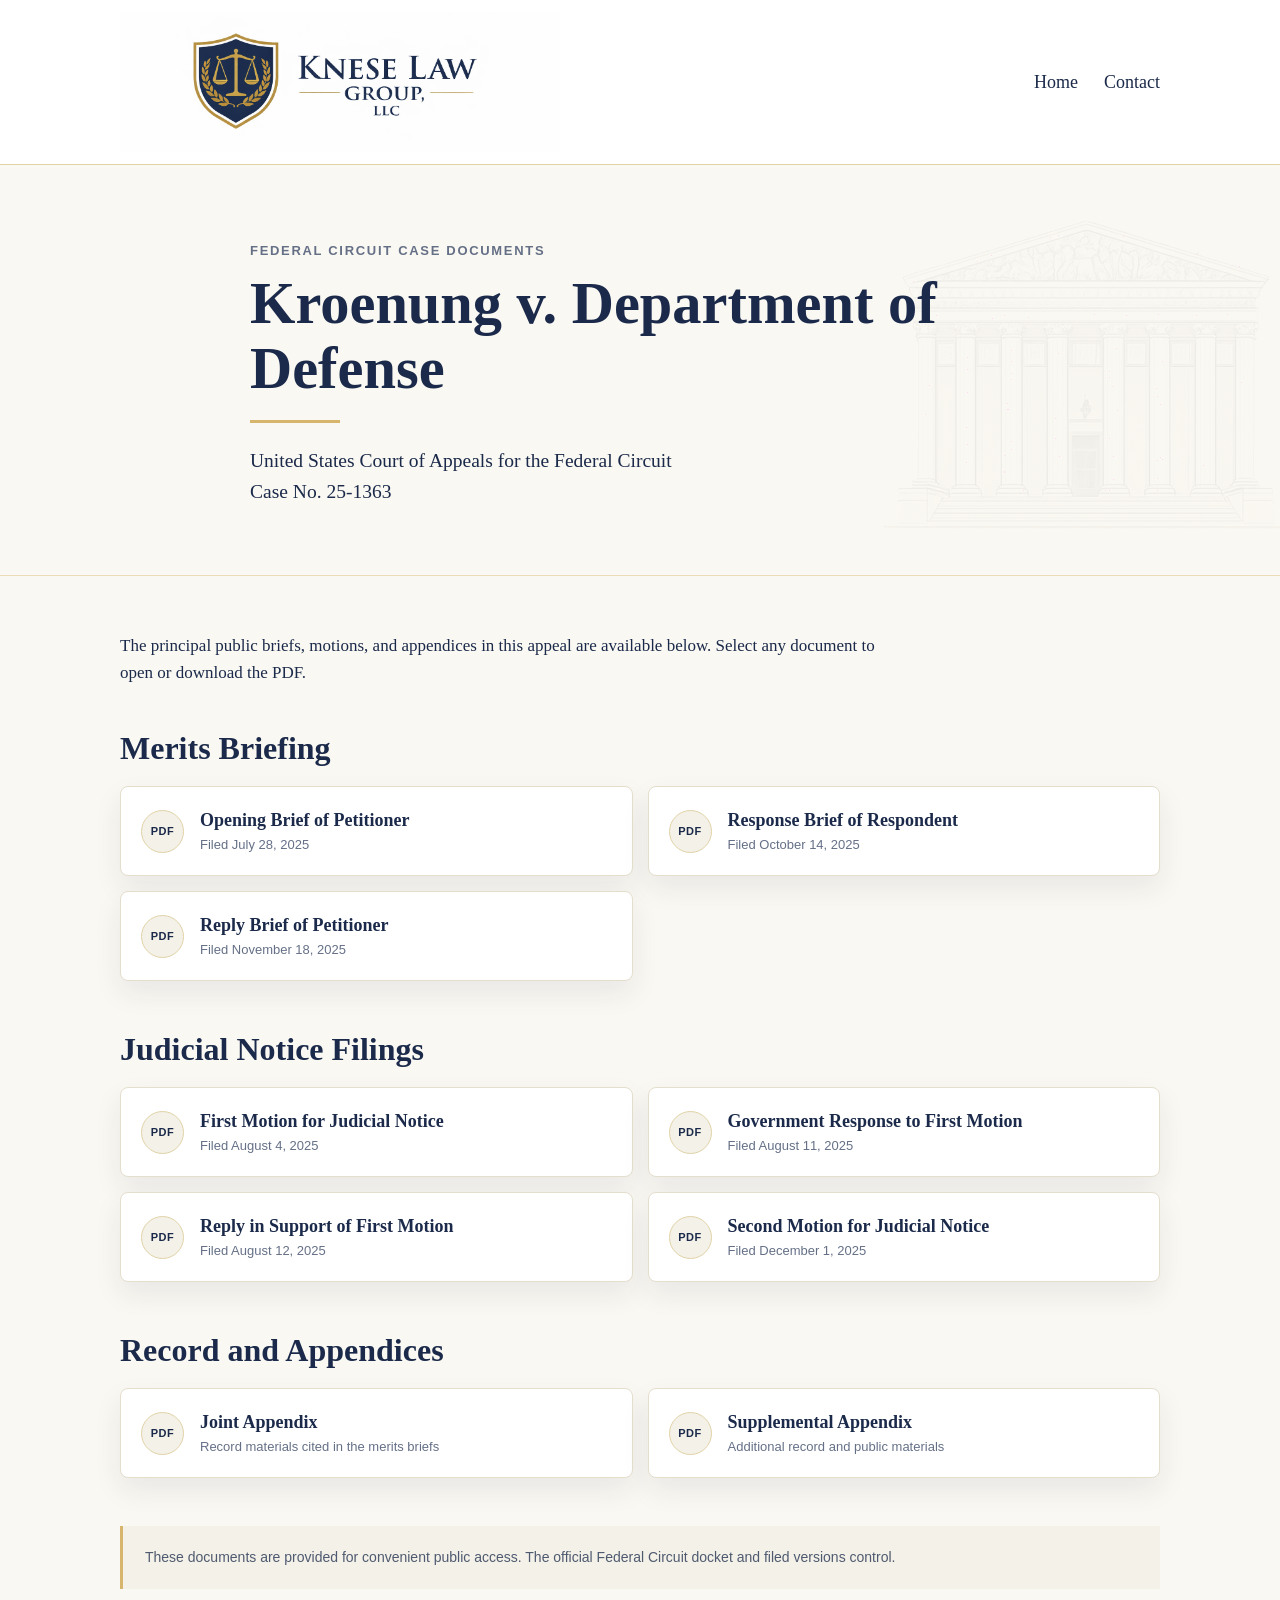
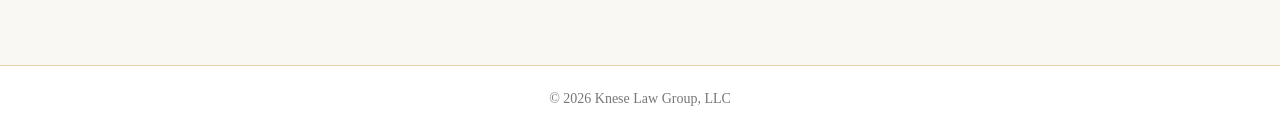
==== docs.html @ 35ded9ee "Create docs.html" ====
<!DOCTYPE html>
<html lang="en">
<head>
  <meta charset="UTF-8">
  <meta name="viewport" content="width=device-width, initial-scale=1.0">
  <meta name="description" content="Public briefing and appendices in Kroenung v. Department of Defense, Federal Circuit No. 25-1363.">
  <title>Kroenung v. Department of Defense | Case Documents</title>

  <!-- Google tag (gtag.js) -->
  <script async src="https://www.googletagmanager.com/gtag/js?id=G-9QTL6NEPR0"></script>
  <script>
    window.dataLayer = window.dataLayer || [];
    function gtag(){dataLayer.push(arguments);}
    gtag('js', new Date());
    gtag('config', 'G-9QTL6NEPR0');
  </script>

  <style>
    :root {
      --navy: #1b2a4a;
      --gold: #d7b56d;
      --gold-light: #e1d3a7;
      --cream: #faf8f2;
      --cream-dark: #f3f1e8;
      --white: #ffffff;
      --muted: #657087;
      --shadow: 0 12px 28px rgba(27, 42, 74, 0.08);
    }

    * { box-sizing: border-box; }

    body {
      margin: 0;
      color: var(--navy);
      background: var(--cream);
      font-family: Georgia, "Times New Roman", serif;
      font-size: 17px;
      line-height: 1.6;
    }

    img { display: block; max-width: 100%; height: auto; }

    a { color: inherit; }

    .container {
      width: min(1040px, 92%);
      margin: 0 auto;
    }

    header {
      padding: 12px 0;
      background: var(--white);
      border-bottom: 1px solid var(--gold-light);
    }

    .header-row {
      display: flex;
      align-items: center;
      justify-content: space-between;
      gap: 28px;
    }

    .logo { width: min(440px, 62vw); }

    nav {
      display: flex;
      gap: 26px;
      white-space: nowrap;
    }

    nav a {
      font-size: 18px;
      text-decoration: none;
    }

    nav a:hover,
    nav a:focus-visible { text-decoration: underline; }

    .hero {
      position: relative;
      overflow: hidden;
      padding: 76px 0 68px;
      border-bottom: 1px solid rgba(215, 181, 109, 0.45);
    }

    .hero::after {
      position: absolute;
      z-index: 0;
      top: 0;
      right: -30px;
      bottom: 0;
      width: min(650px, 60%);
      background: url("courthouse-outline.png") no-repeat right center / contain;
      content: "";
      opacity: 0.11;
    }

    .hero-content {
      position: relative;
      z-index: 1;
      max-width: 780px;
    }

    .eyebrow {
      margin: 0 0 9px;
      color: var(--muted);
      font-family: Arial, Helvetica, sans-serif;
      font-size: 13px;
      font-weight: 700;
      letter-spacing: 0.13em;
      text-transform: uppercase;
    }

    h1 {
      margin: 0;
      font-size: clamp(2.15rem, 6vw, 3.65rem);
      line-height: 1.12;
    }

    h1::after {
      display: block;
      width: 90px;
      height: 3px;
      margin-top: 18px;
      background: var(--gold);
      content: "";
    }

    .case-meta {
      margin: 22px 0 0;
      font-size: clamp(1.03rem, 2.5vw, 1.22rem);
    }

    main { padding: 56px 0 76px; }

    .intro {
      max-width: 770px;
      margin: 0 0 42px;
    }

    .intro p { margin: 0; }

    .document-section + .document-section { margin-top: 48px; }

    h2 {
      margin: 0 0 18px;
      font-size: clamp(1.55rem, 4vw, 2rem);
      line-height: 1.25;
    }

    .document-grid {
      display: grid;
      grid-template-columns: repeat(2, minmax(0, 1fr));
      gap: 15px;
    }

    .document-link {
      display: flex;
      align-items: center;
      min-height: 90px;
      padding: 18px 20px;
      gap: 16px;
      background: var(--white);
      border: 1px solid #e4decd;
      border-radius: 8px;
      box-shadow: var(--shadow);
      text-decoration: none;
      transition: transform 150ms ease, border-color 150ms ease, box-shadow 150ms ease;
    }

    .document-link:hover,
    .document-link:focus-visible {
      transform: translateY(-2px);
      border-color: var(--gold);
      box-shadow: 0 14px 30px rgba(27, 42, 74, 0.13);
      outline: none;
    }

    .pdf-icon {
      flex: 0 0 auto;
      width: 43px;
      height: 43px;
      display: grid;
      place-items: center;
      color: var(--navy);
      background: var(--cream-dark);
      border: 1px solid var(--gold-light);
      border-radius: 50%;
      font-family: Arial, Helvetica, sans-serif;
      font-size: 11px;
      font-weight: 800;
      letter-spacing: 0.04em;
    }

    .document-title {
      display: block;
      font-size: 18px;
      font-weight: 700;
      line-height: 1.3;
    }

    .document-date {
      display: block;
      margin-top: 4px;
      color: var(--muted);
      font-family: Arial, Helvetica, sans-serif;
      font-size: 13px;
      line-height: 1.3;
    }

    .note {
      margin-top: 48px;
      padding: 20px 22px;
      background: var(--cream-dark);
      border-left: 3px solid var(--gold);
      color: #4f5a70;
      font-family: Arial, Helvetica, sans-serif;
      font-size: 14px;
    }

    footer {
      padding: 22px;
      color: #777;
      background: var(--white);
      border-top: 1px solid var(--gold-light);
      text-align: center;
      font-size: 14px;
    }

    @media (max-width: 720px) {
      .header-row { flex-direction: column; gap: 10px; }
      .logo { width: min(280px, 82vw); }
      nav { gap: 20px; }
      nav a { font-size: 16px; }
      .hero { padding: 46px 0 42px; }
      .hero::after { display: none; }
      main { padding: 40px 0 54px; }
      .document-grid { grid-template-columns: 1fr; }
      .document-section + .document-section { margin-top: 40px; }
    }
  </style>
</head>

<body>
  <header>
    <div class="container header-row">
      <a href="index.html" aria-label="Knese Law Group home">
        <img src="logo.png" class="logo" alt="Knese Law Group, LLC">
      </a>
      <nav aria-label="Page navigation">
        <a href="index.html">Home</a>
        <a href="mailto:info@kneselaw.com">Contact</a>
      </nav>
    </div>
  </header>

  <section class="hero">
    <div class="container hero-content">
      <p class="eyebrow">Federal Circuit Case Documents</p>
      <h1>Kroenung v. Department of Defense</h1>
      <p class="case-meta">
        United States Court of Appeals for the Federal Circuit<br>
        Case No. 25-1363
      </p>
    </div>
  </section>

  <main>
    <div class="container">
      <div class="intro">
        <p>
          The principal public briefs, motions, and appendices in this appeal are
          available below. Select any document to open or download the PDF.
        </p>
      </div>

      <section class="document-section" aria-labelledby="merits-heading">
        <h2 id="merits-heading">Merits Briefing</h2>
        <div class="document-grid">
          <a class="document-link" href="docs/2025-0728_OpeningBrief.pdf" target="_blank" rel="noopener">
            <span class="pdf-icon" aria-hidden="true">PDF</span>
            <span>
              <span class="document-title">Opening Brief of Petitioner</span>
              <span class="document-date">Filed July 28, 2025</span>
            </span>
          </a>

          <a class="document-link" href="docs/2025-1014_GovtResponseBrief.pdf" target="_blank" rel="noopener">
            <span class="pdf-icon" aria-hidden="true">PDF</span>
            <span>
              <span class="document-title">Response Brief of Respondent</span>
              <span class="document-date">Filed October 14, 2025</span>
            </span>
          </a>

          <a class="document-link" href="docs/2025-1118_ReplyBrief.pdf" target="_blank" rel="noopener">
            <span class="pdf-icon" aria-hidden="true">PDF</span>
            <span>
              <span class="document-title">Reply Brief of Petitioner</span>
              <span class="document-date">Filed November 18, 2025</span>
            </span>
          </a>

        </div>
      </section>

      <section class="document-section" aria-labelledby="notice-heading">
        <h2 id="notice-heading">Judicial Notice Filings</h2>
        <div class="document-grid">
          <a class="document-link" href="docs/2025-0804_MJN.pdf" target="_blank" rel="noopener">
            <span class="pdf-icon" aria-hidden="true">PDF</span>
            <span>
              <span class="document-title">First Motion for Judicial Notice</span>
              <span class="document-date">Filed August 4, 2025</span>
            </span>
          </a>

          <a class="document-link" href="docs/2025-0811_MJN_GOVT_RESPONSE.pdf" target="_blank" rel="noopener">
            <span class="pdf-icon" aria-hidden="true">PDF</span>
            <span>
              <span class="document-title">Government Response to First Motion</span>
              <span class="document-date">Filed August 11, 2025</span>
            </span>
          </a>

          <a class="document-link" href="docs/2025-0812_MJN_REPLY.pdf" target="_blank" rel="noopener">
            <span class="pdf-icon" aria-hidden="true">PDF</span>
            <span>
              <span class="document-title">Reply in Support of First Motion</span>
              <span class="document-date">Filed August 12, 2025</span>
            </span>
          </a>

          <a class="document-link" href="docs/2025-1201_2MJN.pdf" target="_blank" rel="noopener">
            <span class="pdf-icon" aria-hidden="true">PDF</span>
            <span>
              <span class="document-title">Second Motion for Judicial Notice</span>
              <span class="document-date">Filed December 1, 2025</span>
            </span>
          </a>
        </div>
      </section>

      <section class="document-section" aria-labelledby="record-heading">
        <h2 id="record-heading">Record and Appendices</h2>
        <div class="document-grid">
          <a class="document-link" href="docs/JOINT_APPENDIX.pdf" target="_blank" rel="noopener">
            <span class="pdf-icon" aria-hidden="true">PDF</span>
            <span>
              <span class="document-title">Joint Appendix</span>
              <span class="document-date">Record materials cited in the merits briefs</span>
            </span>
          </a>

          <a class="document-link" href="docs/SUPPLEMENTAL_APPENDIXc.pdf" target="_blank" rel="noopener">
            <span class="pdf-icon" aria-hidden="true">PDF</span>
            <span>
              <span class="document-title">Supplemental Appendix</span>
              <span class="document-date">Additional record and public materials</span>
            </span>
          </a>

        </div>
      </section>

      <aside class="note">
        These documents are provided for convenient public access. The official
        Federal Circuit docket and filed versions control.
      </aside>
    </div>
  </main>

  <footer>
    <div class="container">&copy; 2026 Knese Law Group, LLC</div>
  </footer>
</body>
</html>
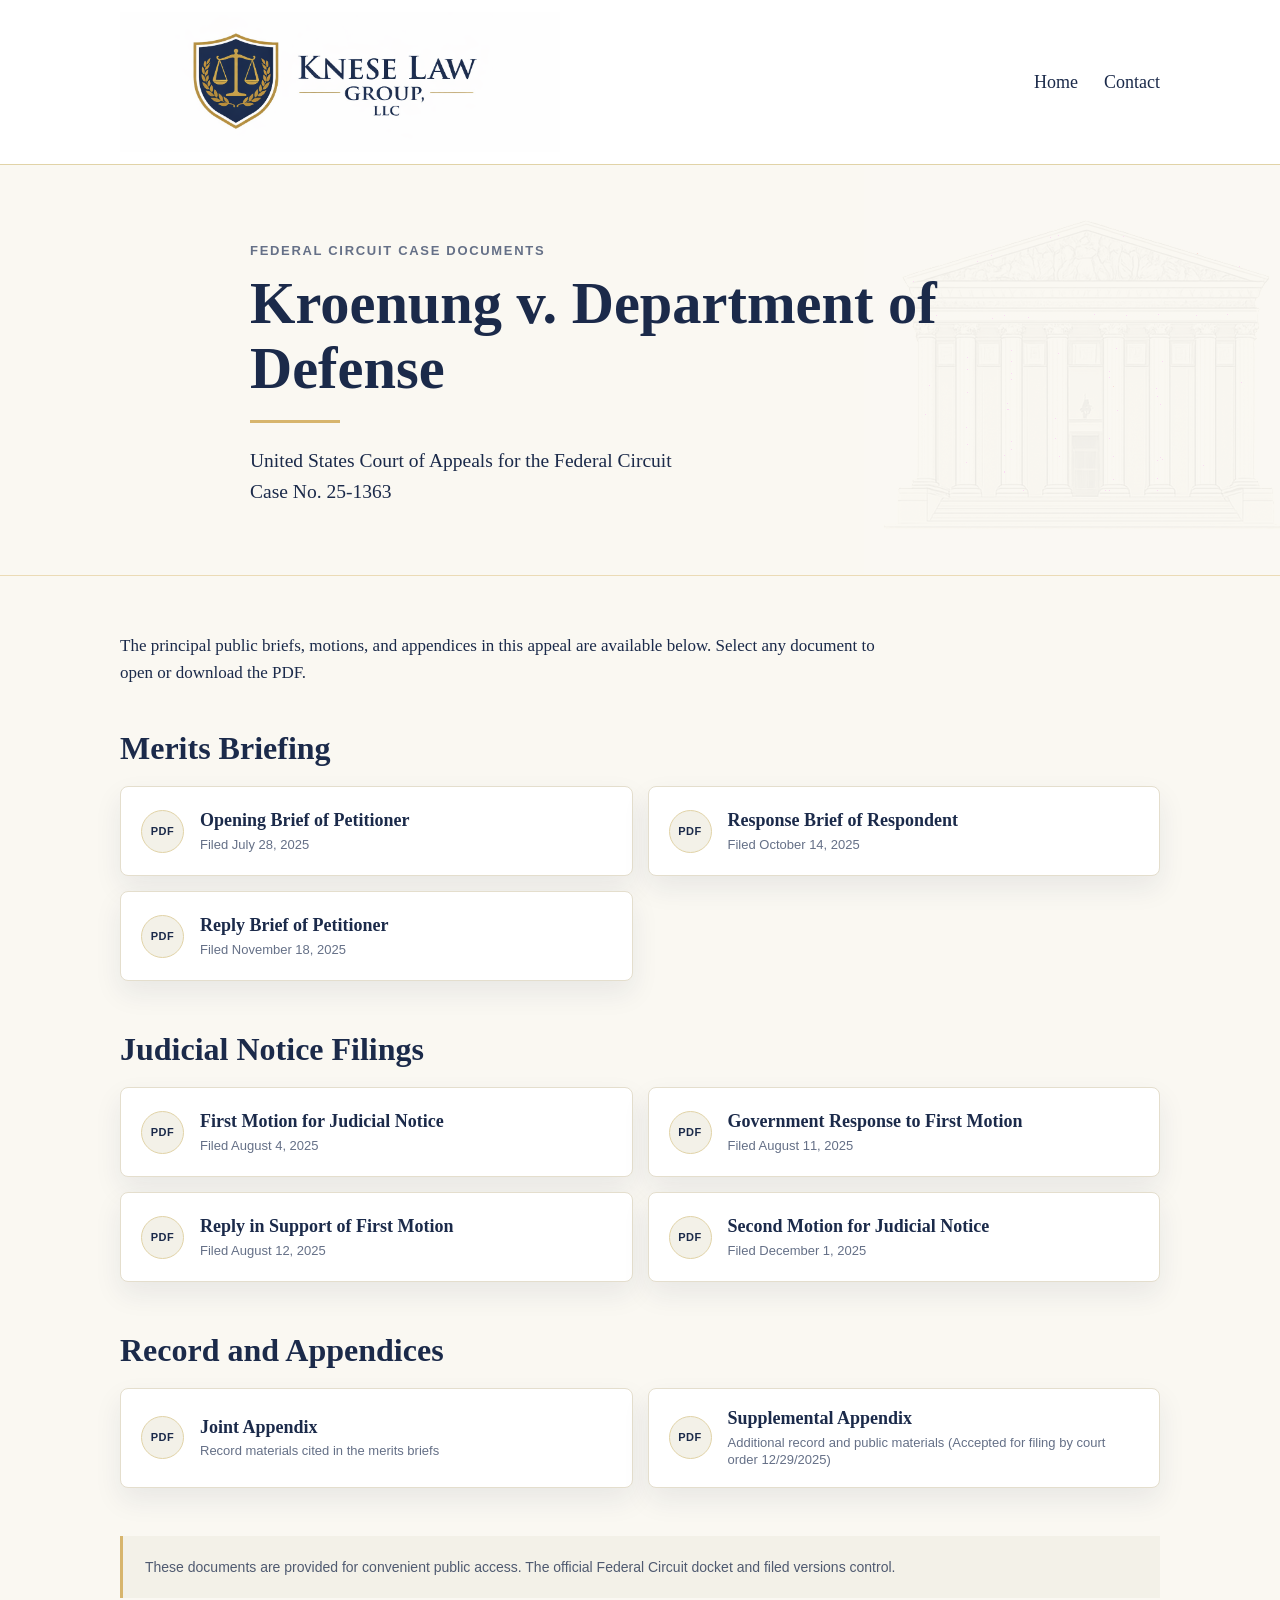
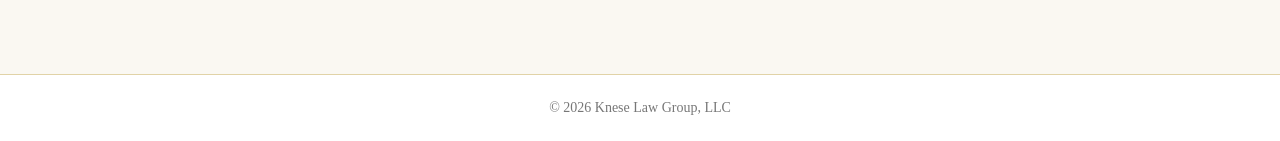
==== commit f9fb453e: "Update docs.html Noted SAppx accepted for filing 12/29" ====
--- a/docs.html
+++ b/docs.html
@@ -356,7 +356,7 @@
             <span class="pdf-icon" aria-hidden="true">PDF</span>
             <span>
               <span class="document-title">Supplemental Appendix</span>
-              <span class="document-date">Additional record and public materials</span>
+              <span class="document-date">Additional record and public materials (Accepted for filing by court order 12/29/2025)</span>
             </span>
           </a>
 
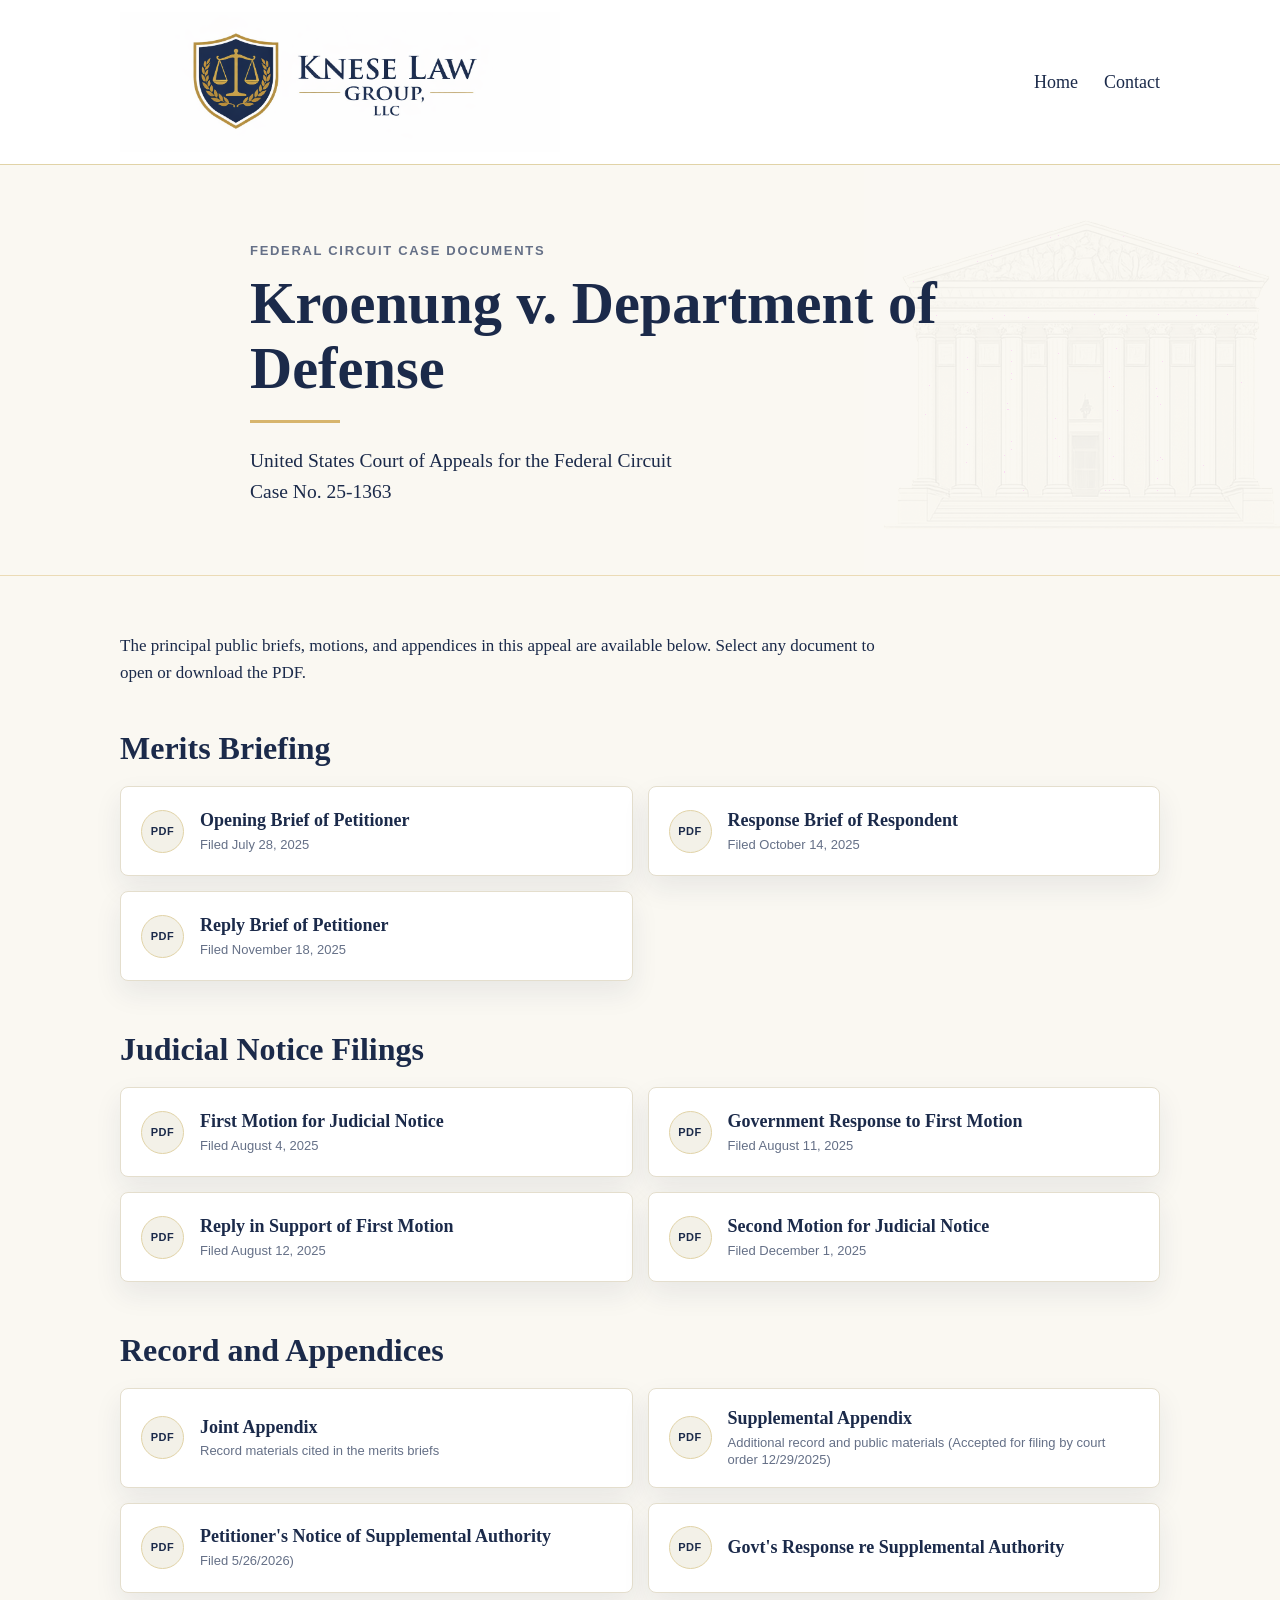
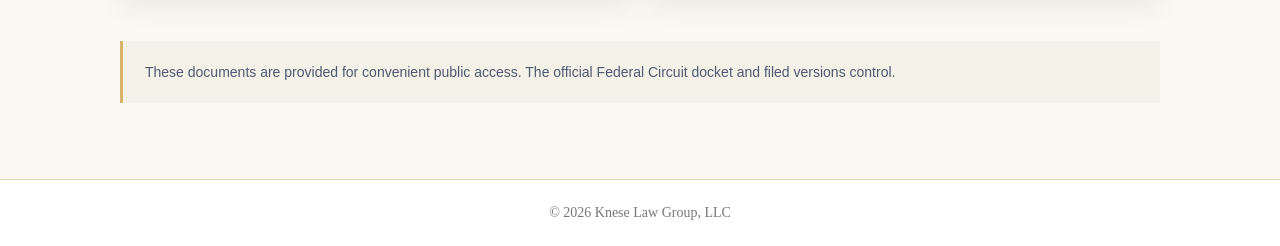
==== commit 2de41568: "Update docs.html add notice of suppl authority and govt's response" ====
--- a/docs.html
+++ b/docs.html
@@ -359,6 +359,21 @@
               <span class="document-date">Additional record and public materials (Accepted for filing by court order 12/29/2025)</span>
             </span>
           </a>
+    
+          <a class="document-link" href="docs/2026-0526 Petitioner's Notice of Suppl Authority.pdf" target="_blank" rel="noopener">
+            <span class="pdf-icon" aria-hidden="true">PDF</span>
+            <span>
+              <span class="document-title">Petitioner's Notice of Supplemental Authority</span>
+              <span class="document-date">Filed 5/26/2026)</span>
+            </span>
+          </a>
+    
+          <a class="document-link" href="docs/ResponseNSA.pdf" target="_blank" rel="noopener">
+            <span class="pdf-icon" aria-hidden="true">PDF</span>
+            <span>
+              <span class="document-title">Govt's Response re Supplemental Authority</span>
+            </span>
+          </a>
 
         </div>
       </section>
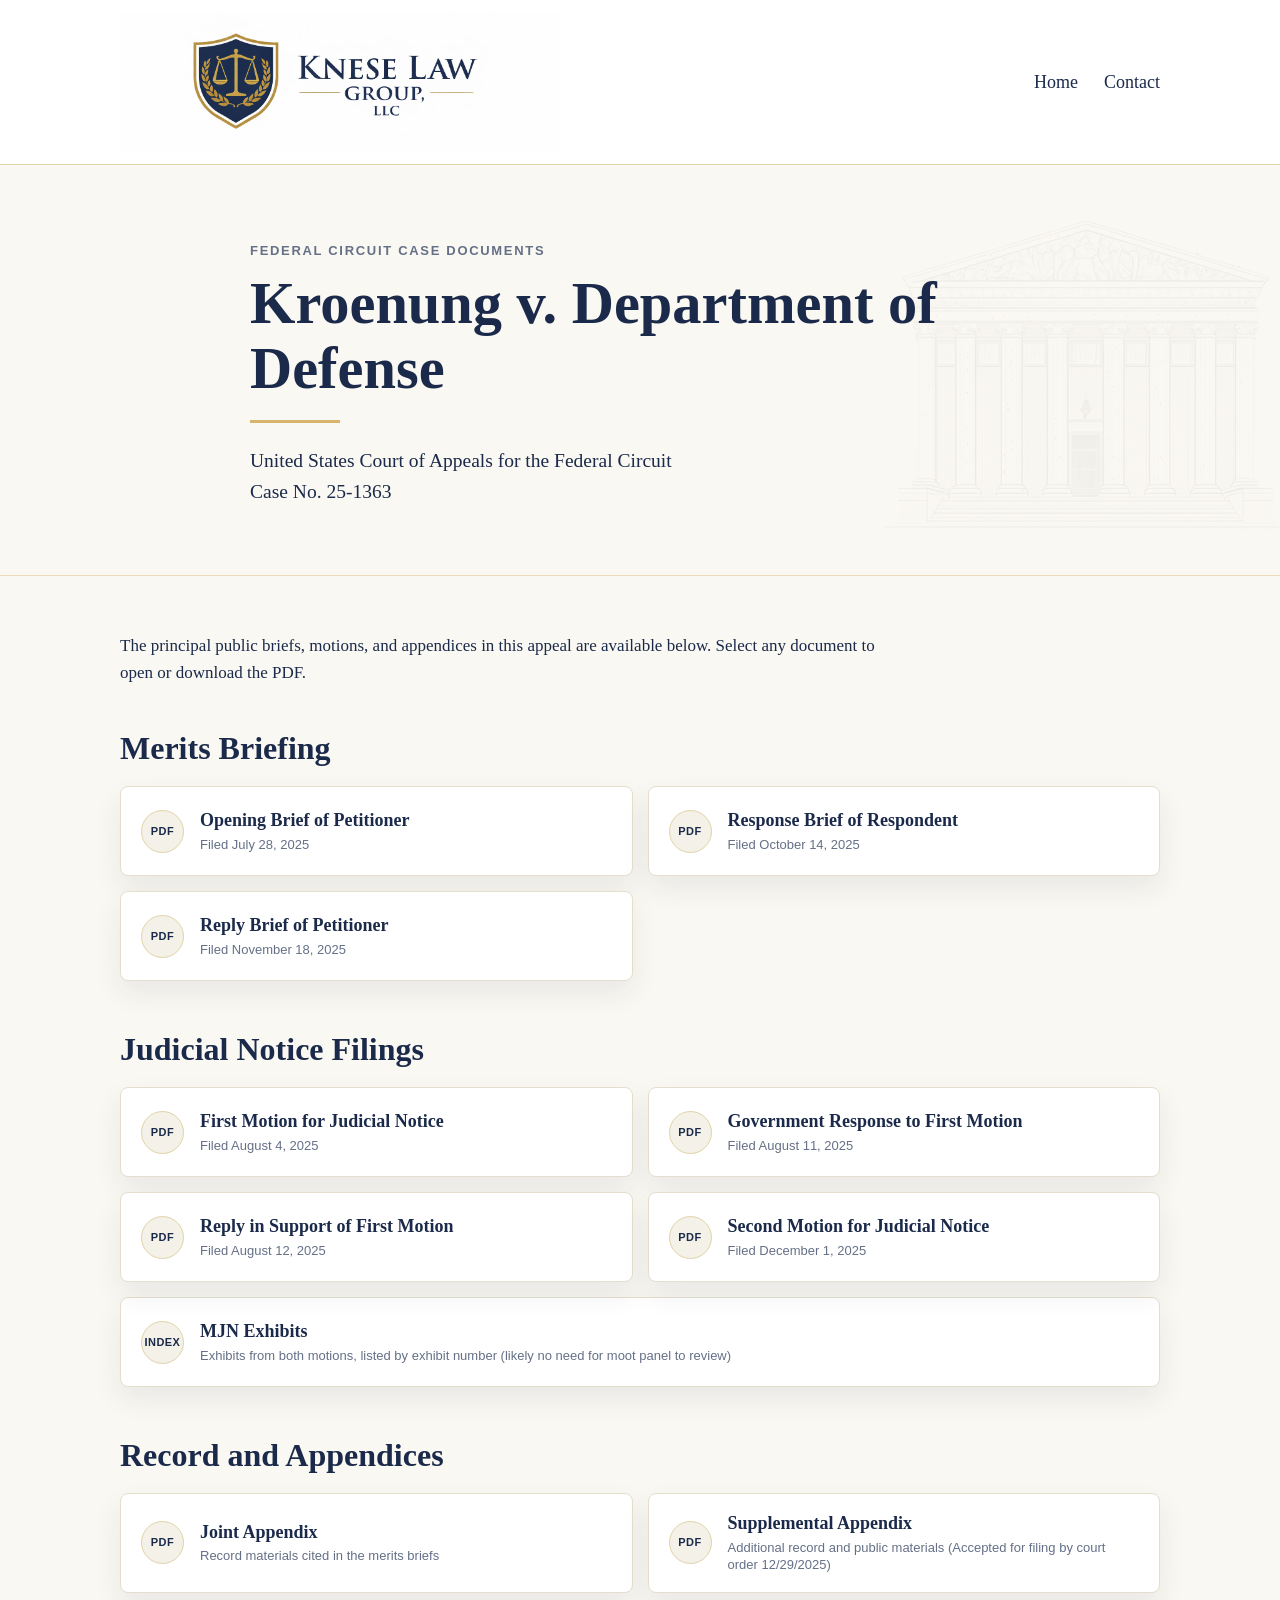
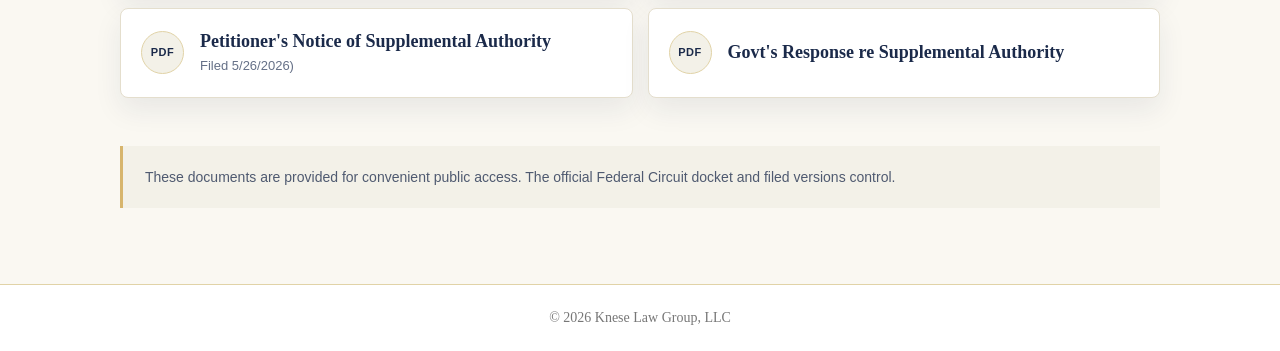
==== commit c20bb7be: "Add files via upload" ====
--- a/docs.html
+++ b/docs.html
@@ -339,6 +339,14 @@
             </span>
           </a>
         </div>
+
+        <a class="document-link" href="mjn-exhibits.html" style="margin-top: 15px;">
+          <span class="pdf-icon" aria-hidden="true">INDEX</span>
+          <span>
+            <span class="document-title">MJN Exhibits</span>
+            <span class="document-date">Exhibits from both motions, listed by exhibit number (likely no need for moot panel to review)</span>
+          </span>
+        </a>
       </section>
 
       <section class="document-section" aria-labelledby="record-heading">
